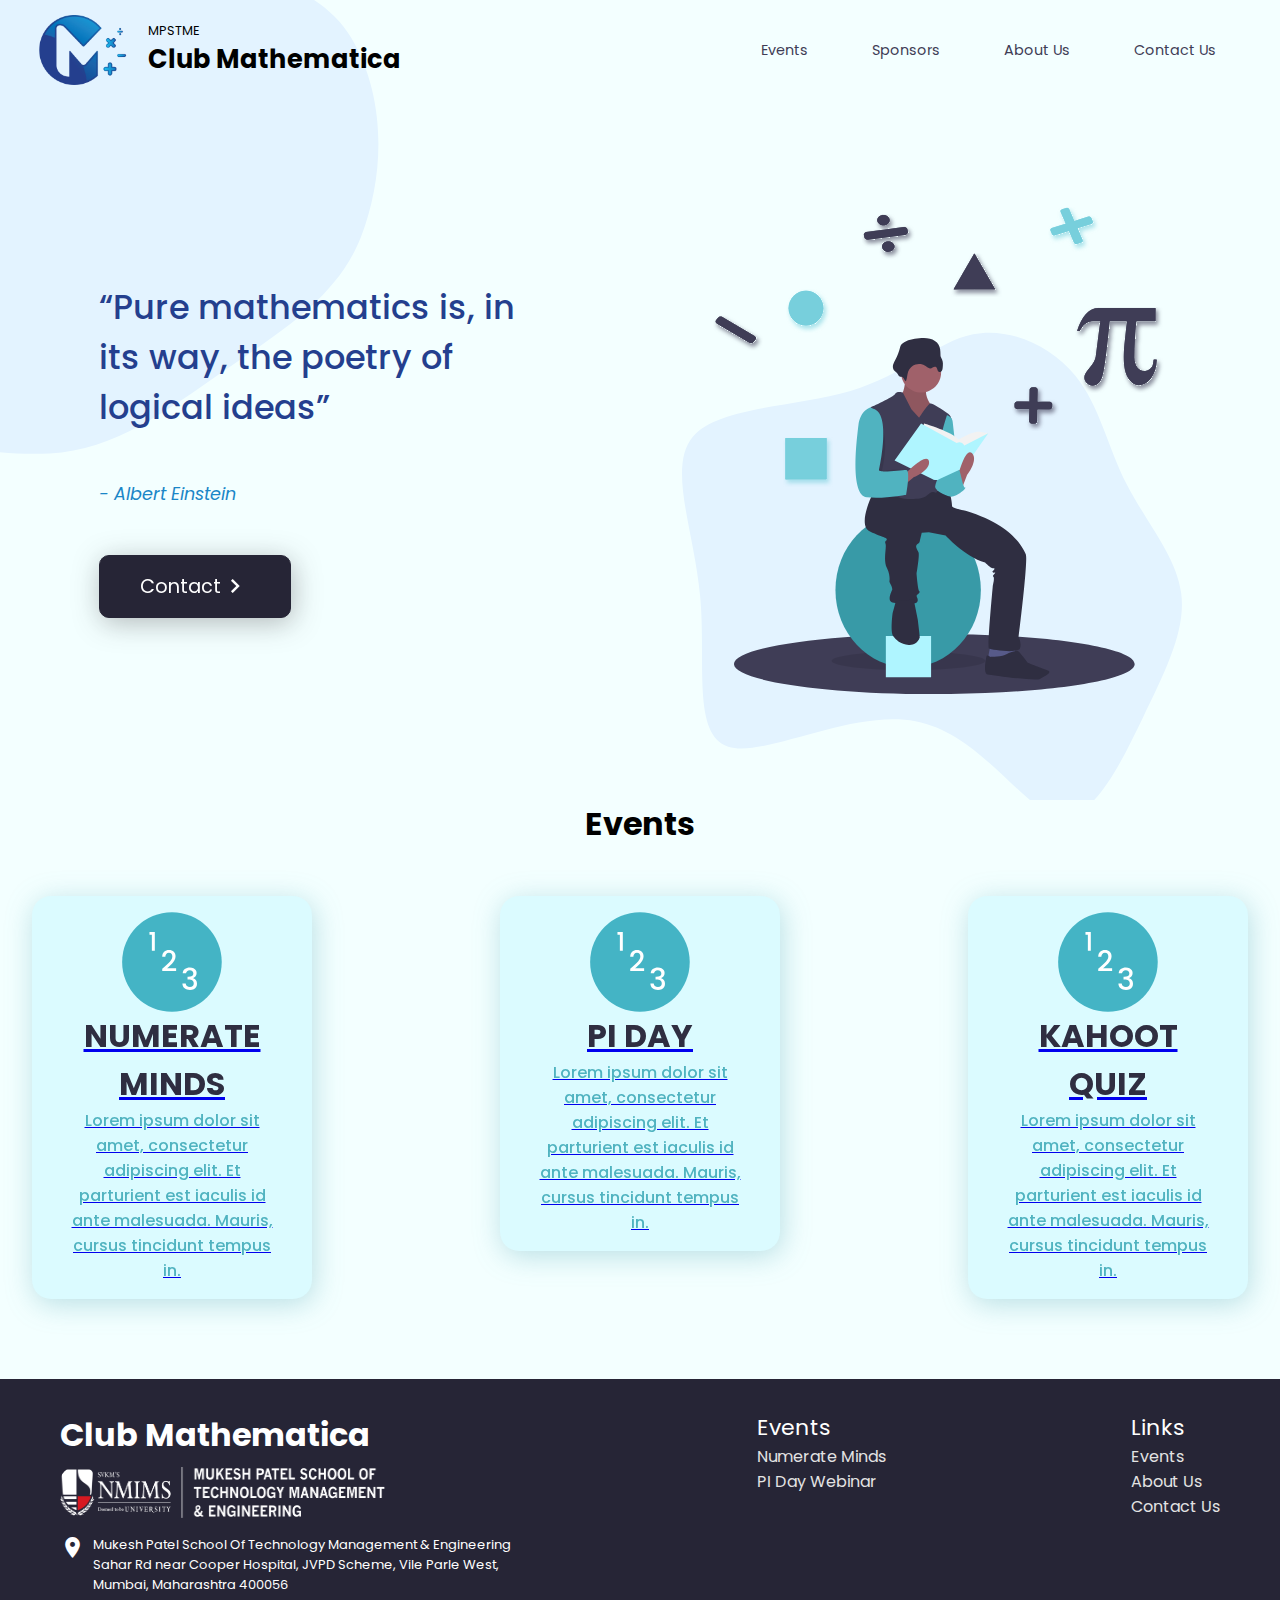
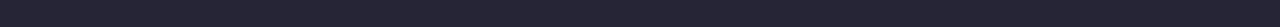
==== index.html @ 75c5a94c "linking1" ====
<!DOCTYPE html>
<html lang="en">

<head>
    <meta charset="UTF-8">
    <meta http-equiv="X-UA-Compatible" content="IE=edge">
    <meta name="viewport" content="width=device-width, initial-scale=1.0">
    <title>Maths Club</title>
    <link rel="stylesheet" href="styles.css">
    <link href="https://fonts.googleapis.com/icon?family=Material+Icons" rel="stylesheet">
</head>

<body>
    <nav class="navbar">
        <a href="index.html">
            <div class="logo-and-name">
                <!-- <img class="nmims-logo" src="assets/MPSTME_Logo_2.png" alt="maths club logo" /> -->
                <img class="logo" src="assets/logo.png" alt="maths club logo" />
                <div class="nav-name">
                    <p class="logo-name-college">MPSTME</p>
                    <h1 class="logo-name">Club Mathematica</h1>
                </div>
            </div>
        </a>
        <span id="toggle" class="material-icons">
            menu
        </span>
        <ul class="nav-links">
            
            <a href="EventPage/events.html">
                <li class="link">Events</li>
            </a>
            <a href="sponsors.html">
                <li class="link">Sponsors</li>
            </a>
            <a href="aboutus.html">
                <li class="link">About Us</li>
            </a>
            <a href="contactus.html">
                <li class="link">Contact Us</li>
            </a>
            
        </ul>
    </nav>
    <main>
        <section class="homepage">
            <embed class="blob" src="assets/blob-homepage.svg">
            <div class="homepage-section-left">
                <h1>“Pure mathematics is, in its way, the poetry of logical ideas”</h1>
                <em>- Albert Einstein</em>
                <button class="cta" onclick="window.location.href='contactus.html';">
                    Contact
                    <!-- <svg width="46" height="46" viewBox="0 0 46 46" fill="none" xmlns="http://www.w3.org/2000/svg">
                        <path d="M20.5302 12.1276C19.9398 12.1311 19.3568 12.2592 18.8194 12.5036C18.2381 12.7598 17.7429 13.1779 17.3928 13.708C17.0428 14.238 16.8527 14.8577 16.8453 15.4928V31.3226C16.8527 31.9577 17.0428 32.5774 17.3928 33.1074C17.7429 33.6375 18.2381 34.0556 18.8194 34.3118C19.4882 34.6277 20.2322 34.7494 20.9668 34.6629C21.7014 34.5765 22.397 34.2855 22.9742 33.823L32.5623 25.9081C32.9383 25.6088 33.2419 25.2285 33.4506 24.7956C33.6593 24.3627 33.7677 23.8883 33.7677 23.4077C33.7677 22.9271 33.6593 22.4527 33.4506 22.0198C33.2419 21.5869 32.9383 21.2066 32.5623 20.9073L22.9742 12.9924C22.2831 12.4319 21.42 12.1265 20.5302 12.1276Z" fill="white"/>
                    </svg>-->

                    <span id="right-arrow" class="material-icons">
                        chevron_right
                    </span>
                </button>
            </div>
            <div class="homepage-section-right">
                <embed src="assets/sitting-boy-reading-book.svg" alt="Boy reading book">
            </div>
        </section>
        <section class="eventpage">
            <!-- <div class="bg-signs bg-signs-events">
                <svg width="1379" height="900" viewBox="0 0 1379 900" fill="none" xmlns="http://www.w3.org/2000/svg">
                    <path d="M51.2982 349.706L10.4603 321.355C8.5811 320.051 6.0037 320.51 4.70473 322.381L2.35233 325.77C1.05337 327.641 1.52391 330.216 3.40309 331.521L44.241 359.872C46.1201 361.176 48.6975 360.717 49.9965 358.846L52.3489 355.457C53.6479 353.586 53.1773 351.011 51.2982 349.706Z" fill="#D8E8EA"/>
                    <path d="M395.401 154.317L401.865 172.037C402.15 172.815 402.123 173.57 401.785 174.302C401.446 175.034 400.895 175.53 400.13 175.791L394.649 177.812C393.898 178.111 393.15 178.089 392.406 177.745C391.663 177.401 391.161 176.846 390.903 176.08L384.381 158.382L366.674 164.88C365.923 165.179 365.175 165.156 364.431 164.813C363.688 164.469 363.186 163.914 362.928 163.148L360.917 157.663C360.619 156.912 360.64 156.17 360.978 155.438C361.316 154.706 361.874 154.197 362.652 153.91L380.338 147.354L373.856 129.674C373.571 128.896 373.597 128.141 373.936 127.408C374.274 126.676 374.832 126.167 375.609 125.88L381.09 123.859C381.829 123.586 382.57 123.622 383.314 123.966C384.058 124.31 384.565 124.851 384.836 125.59L391.34 143.329L409.065 136.791C409.804 136.519 410.545 136.554 411.289 136.898C412.033 137.242 412.54 137.784 412.811 138.523L414.822 144.008C415.107 144.786 415.081 145.541 414.742 146.273C414.404 147.005 413.846 147.514 413.069 147.801L395.401 154.317Z" fill="#D8E8EA"/>
                    <path d="M440.971 429.181L425.544 428.964L425.758 413.778C425.784 411.914 424.27 410.381 422.377 410.355L418.949 410.307C417.056 410.28 415.499 411.769 415.473 413.633L415.259 428.819L399.832 428.602C397.939 428.575 396.383 430.065 396.356 431.928L396.309 435.303C396.283 437.166 397.797 438.699 399.69 438.726L415.117 438.943L414.903 454.129C414.877 455.992 416.391 457.525 418.284 457.552L421.712 457.6C423.605 457.627 425.161 456.137 425.188 454.274L425.401 439.088L440.828 439.305C442.721 439.332 444.278 437.842 444.304 435.979L444.352 432.604C444.378 430.74 442.864 429.208 440.971 429.181Z" fill="#D8E8EA"/>
                    <path d="M162.815 169.821C158.449 170.5 155.461 174.589 156.14 178.955C156.819 183.322 160.908 186.31 165.274 185.631C169.64 184.952 172.629 180.863 171.95 176.496C171.27 172.13 167.181 169.142 162.815 169.821ZM159.126 146.106C163.493 145.427 166.481 141.338 165.802 136.972C165.123 132.605 161.034 129.617 156.667 130.296C152.301 130.975 149.313 135.064 149.992 139.431C150.671 143.797 154.76 146.785 159.126 146.106ZM183.763 148.346L136.334 155.723C134.151 156.063 132.657 158.108 132.996 160.291L133.611 164.243C133.95 166.426 135.996 167.92 138.178 167.581L185.608 160.204C187.79 159.864 189.285 157.819 188.945 155.636L188.331 151.684C187.991 149.501 185.946 148.007 183.763 148.346Z" fill="#D8E8EA"/>
                    <path d="M472.362 629.208L513.2 657.559C515.079 658.863 517.657 658.404 518.956 656.533L521.308 653.144C522.607 651.273 522.137 648.698 520.257 647.393L479.42 619.042C477.54 617.738 474.963 618.197 473.664 620.068L471.312 623.457C470.013 625.328 470.483 627.903 472.362 629.208Z" fill="#D8E8EA"/>
                    <path d="M128.259 824.597L121.796 806.877C121.511 806.099 121.537 805.344 121.876 804.612C122.214 803.88 122.766 803.383 123.531 803.123L129.012 801.102C129.763 800.803 130.51 800.825 131.254 801.169C131.998 801.513 132.499 802.068 132.758 802.833L139.28 820.532L156.987 814.034C157.738 813.735 158.485 813.757 159.229 814.101C159.973 814.445 160.474 815 160.733 815.766L162.744 821.251C163.041 822.002 163.021 822.744 162.683 823.476C162.344 824.208 161.786 824.717 161.009 825.004L143.323 831.56L149.805 849.24C150.09 850.018 150.063 850.773 149.725 851.505C149.387 852.237 148.829 852.747 148.051 853.034L142.57 855.055C141.832 855.328 141.09 855.292 140.347 854.948C139.603 854.604 139.095 854.063 138.824 853.324L132.321 835.585L114.595 842.123C113.857 842.395 113.115 842.36 112.372 842.016C111.628 841.672 111.12 841.13 110.849 840.391L108.838 834.906C108.553 834.128 108.58 833.373 108.918 832.641C109.257 831.909 109.815 831.4 110.592 831.113L128.259 824.597Z" fill="#D8E8EA"/>
                    <path d="M82.6897 549.733L98.1167 549.95L97.9029 565.136C97.8767 567 99.3906 568.532 101.284 568.559L104.712 568.607C106.605 568.634 108.161 567.144 108.188 565.281L108.401 550.095L123.828 550.312C125.721 550.339 127.278 548.849 127.304 546.986L127.352 543.611C127.378 541.748 125.864 540.215 123.971 540.188L108.544 539.971L108.758 524.785C108.784 522.922 107.27 521.389 105.377 521.362L101.949 521.314C100.056 521.287 98.4993 522.777 98.4731 524.64L98.2593 539.826L82.8322 539.609C80.9392 539.582 79.3827 541.072 79.3565 542.935L79.309 546.31C79.2827 548.173 80.7967 549.706 82.6897 549.733Z" fill="#D8E8EA"/>
                    <path d="M360.846 809.093C365.212 808.414 368.2 804.325 367.521 799.958C366.842 795.592 362.753 792.604 358.387 793.283C354.02 793.962 351.032 798.051 351.711 802.418C352.39 806.784 356.479 809.772 360.846 809.093ZM364.534 832.808C360.168 833.487 357.18 837.576 357.859 841.942C358.538 846.309 362.627 849.297 366.993 848.618C371.36 847.939 374.348 843.849 373.669 839.483C372.99 835.117 368.9 832.129 364.534 832.808ZM339.897 830.568L387.327 823.19C389.509 822.851 391.004 820.806 390.665 818.623L390.05 814.671C389.71 812.488 387.665 810.994 385.483 811.333L338.053 818.71C335.87 819.05 334.376 821.095 334.715 823.278L335.33 827.23C335.669 829.413 337.715 830.907 339.897 830.568Z" fill="#D8E8EA"/>
                    <path d="M925.212 314.669L897.518 273.383C896.244 271.483 893.676 270.971 891.785 272.24L888.359 274.538C886.467 275.807 885.967 278.376 887.241 280.276L914.934 321.563C916.209 323.463 918.776 323.974 920.668 322.706L924.094 320.408C925.985 319.139 926.486 316.569 925.212 314.669Z" fill="#D8E8EA"/>
                    <path d="M1316.86 258.159L1316.42 277.016C1316.4 277.844 1316.1 278.537 1315.52 279.096C1314.94 279.654 1314.25 279.915 1313.44 279.878L1307.6 279.763C1306.79 279.767 1306.1 279.474 1305.53 278.883C1304.97 278.291 1304.7 277.592 1304.74 276.785L1305.12 257.926L1286.26 257.523C1285.45 257.527 1284.77 257.234 1284.2 256.643C1283.63 256.051 1283.37 255.352 1283.4 254.545L1283.53 248.704C1283.53 247.896 1283.82 247.213 1284.4 246.654C1284.98 246.096 1285.69 245.825 1286.51 245.841L1305.37 246.183L1305.78 227.357C1305.8 226.528 1306.1 225.835 1306.68 225.277C1307.26 224.718 1307.97 224.447 1308.8 224.464L1314.64 224.579C1315.43 224.595 1316.1 224.898 1316.67 225.49C1317.24 226.081 1317.51 226.77 1317.5 227.557L1317.09 246.446L1335.98 246.819C1336.76 246.835 1337.44 247.138 1338.01 247.73C1338.57 248.321 1338.85 249.01 1338.83 249.797L1338.71 255.638C1338.69 256.466 1338.39 257.16 1337.81 257.718C1337.22 258.276 1336.52 258.547 1335.69 258.531L1316.86 258.159Z" fill="#D8E8EA"/>
                    <path d="M1212.78 465.447L1198.49 459.622L1204.23 445.558C1204.93 443.833 1204.08 441.854 1202.33 441.139L1199.15 439.844C1197.4 439.129 1195.41 439.949 1194.7 441.675L1188.97 455.738L1174.68 449.912C1172.93 449.197 1170.94 450.017 1170.23 451.742L1168.96 454.868C1168.25 456.593 1169.11 458.573 1170.86 459.287L1185.14 465.113L1179.41 479.176C1178.71 480.902 1179.56 482.881 1181.31 483.596L1184.49 484.891C1186.24 485.606 1188.23 484.786 1188.93 483.06L1194.67 468.997L1208.96 474.823C1210.71 475.538 1212.7 474.718 1213.4 472.992L1214.68 469.867C1215.38 468.142 1214.53 466.162 1212.78 465.447Z" fill="#D8E8EA"/>
                    <path d="M1094.63 187.812C1090.31 186.853 1086.04 189.571 1085.08 193.885C1084.12 198.198 1086.84 202.471 1091.16 203.43C1095.47 204.39 1099.74 201.671 1100.7 197.358C1101.66 193.044 1098.94 188.771 1094.63 187.812ZM1099.84 164.384C1104.15 165.344 1108.42 162.625 1109.38 158.312C1110.34 153.998 1107.62 149.725 1103.31 148.766C1099 147.807 1094.72 150.525 1093.77 154.838C1092.81 159.152 1095.52 163.425 1099.84 164.384ZM1121.96 175.451L1075.11 165.031C1072.95 164.552 1070.81 165.912 1070.34 168.068L1069.47 171.972C1068.99 174.128 1070.35 176.266 1072.5 176.745L1119.36 187.165C1121.51 187.644 1123.65 186.285 1124.13 184.129L1125 180.224C1125.48 178.068 1124.12 175.931 1121.96 175.451Z" fill="#D8E8EA"/>
                    <path d="M1302.1 682.41L1334.84 719.821C1336.34 721.543 1338.95 721.723 1340.67 720.223L1343.77 717.506C1345.49 716.006 1345.66 713.393 1344.15 711.672L1311.41 674.26C1309.9 672.539 1307.29 672.359 1305.58 673.859L1302.47 676.576C1300.76 678.076 1300.59 680.688 1302.1 682.41Z" fill="#D8E8EA"/>
                    <path d="M920.871 788.477L918.9 769.718C918.812 768.894 919.021 768.168 919.527 767.54C920.032 766.912 920.688 766.565 921.493 766.498L927.301 765.867C928.102 765.759 928.822 765.962 929.46 766.476C930.098 766.99 930.45 767.65 930.515 768.455L932.548 787.208L951.303 785.2C952.104 785.092 952.823 785.295 953.462 785.809C954.1 786.323 954.452 786.983 954.517 787.789L955.137 793.597C955.243 794.399 955.043 795.113 954.537 795.741C954.032 796.369 953.367 796.728 952.543 796.818L933.795 798.887L935.793 817.612C935.881 818.436 935.672 819.162 935.167 819.79C934.661 820.418 933.996 820.777 933.172 820.866L927.364 821.498C926.582 821.583 925.871 821.368 925.233 820.854C924.595 820.34 924.234 819.692 924.15 818.909L922.145 800.122L903.363 802.164C902.58 802.25 901.87 802.035 901.232 801.521C900.593 801.007 900.232 800.358 900.149 799.576L899.529 793.767C899.441 792.943 899.65 792.217 900.156 791.589C900.662 790.961 901.326 790.602 902.15 790.512L920.871 788.477Z" fill="#D8E8EA"/>
                    <path d="M943.348 510.77L958.262 514.723L954.37 529.404C953.892 531.205 954.989 533.059 956.819 533.544L960.133 534.423C961.963 534.908 963.835 533.841 964.312 532.039L968.204 517.359L983.117 521.312C984.947 521.798 986.819 520.73 987.296 518.929L988.161 515.666C988.639 513.865 987.542 512.011 985.712 511.525L970.799 507.572L974.69 492.892C975.168 491.09 974.071 489.236 972.241 488.751L968.927 487.872C967.097 487.387 965.226 488.454 964.748 490.256L960.856 504.936L945.943 500.983C944.113 500.498 942.241 501.565 941.764 503.366L940.899 506.629C940.421 508.43 941.518 510.284 943.348 510.77Z" fill="#D8E8EA"/>
                    <path d="M1150.27 829.865C1154.67 830.266 1158.56 827.024 1158.96 822.623C1159.36 818.223 1156.12 814.331 1151.72 813.931C1147.32 813.531 1143.43 816.772 1143.03 821.173C1142.63 825.574 1145.87 829.465 1150.27 829.865ZM1148.09 853.766C1143.69 853.366 1139.8 856.608 1139.4 861.008C1139 865.409 1142.24 869.3 1146.64 869.701C1151.04 870.101 1154.94 866.859 1155.34 862.458C1155.74 858.058 1152.49 854.167 1148.09 853.766ZM1124.74 845.616L1172.54 849.966C1174.74 850.166 1176.69 848.545 1176.89 846.345L1177.25 842.362C1177.45 840.162 1175.83 838.216 1173.63 838.016L1125.82 833.665C1123.62 833.465 1121.68 835.087 1121.48 837.286L1121.12 841.27C1120.92 843.47 1122.54 845.416 1124.74 845.616Z" fill="#D8E8EA"/>
                    <path d="M608.475 103.711L559.657 113.107C557.41 113.54 555.239 112.076 554.809 109.84L554.029 105.789C553.599 103.552 555.071 101.388 557.318 100.955L606.136 91.5589C608.382 91.1265 610.553 92.5898 610.984 94.8265L611.763 98.8772C612.194 101.114 610.721 103.278 608.475 103.711Z" fill="#D8E8EA"/>
                    <path d="M844.053 421.652L857.135 408.064C857.711 407.468 857.992 406.767 857.979 405.961C857.966 405.155 857.662 404.478 857.068 403.93L852.874 399.863C852.308 399.286 851.616 399.004 850.796 399.017C849.977 399.031 849.294 399.335 848.748 399.931L835.621 413.475L822.058 400.366C821.493 399.789 820.8 399.507 819.981 399.52C819.161 399.534 818.479 399.838 817.932 400.434L813.873 404.636C813.297 405.202 813.016 405.889 813.029 406.695C813.042 407.501 813.346 408.193 813.941 408.77L827.46 421.923L814.377 435.467C813.801 436.063 813.52 436.764 813.533 437.571C813.546 438.377 813.85 439.069 814.445 439.646L818.639 443.712C819.204 444.261 819.896 444.528 820.716 444.514C821.535 444.501 822.218 444.211 822.765 443.645L835.891 430.057L849.454 443.209C850.019 443.757 850.712 444.025 851.531 444.011C852.35 443.998 853.034 443.708 853.581 443.142L857.639 438.94C858.215 438.344 858.496 437.643 858.483 436.837C858.47 436.03 858.166 435.339 857.571 434.762L844.053 421.652Z" fill="#D8E8EA"/>
                    <path d="M996.971 188.752L982.776 182.706L976.825 196.679C976.095 198.394 974.09 199.183 972.348 198.441L969.194 197.098C967.452 196.356 966.631 194.364 967.362 192.649L973.312 178.676L959.118 172.631C957.376 171.889 956.555 169.897 957.286 168.182L958.608 165.077C959.338 163.363 961.343 162.574 963.085 163.316L977.28 169.361L983.231 155.388C983.961 153.673 985.965 152.884 987.707 153.626L990.862 154.969C992.604 155.711 993.424 157.703 992.694 159.418L986.743 173.391L1000.94 179.436C1002.68 180.178 1003.5 182.17 1002.77 183.885L1001.45 186.99C1000.72 188.704 998.713 189.493 996.971 188.752Z" fill="#D8E8EA"/>
                    <path d="M637.643 313.339C633.925 310.951 632.848 306.002 635.236 302.284C637.624 298.567 642.573 297.489 646.291 299.877C650.008 302.265 651.086 307.214 648.698 310.932C646.31 314.65 641.361 315.727 637.643 313.339ZM624.672 333.532C628.39 335.92 629.467 340.869 627.079 344.586C624.691 348.304 619.742 349.382 616.024 346.994C612.307 344.605 611.229 339.657 613.617 335.939C616.005 332.221 620.954 331.144 624.672 333.532ZM648.107 341.455L607.722 315.512C605.864 314.319 605.325 311.843 606.518 309.985L608.68 306.62C609.874 304.761 612.349 304.222 614.208 305.416L654.593 331.359C656.451 332.552 656.99 335.027 655.797 336.886L653.635 340.251C652.441 342.11 649.966 342.649 648.107 341.455Z" fill="#D8E8EA"/>
                </svg>                
            </div> -->
            <div class="homepage-events">
                <h1>Events</h1>
                <div class="homepage-events-card">
                    <a href="EventPage/events.html?1">
                    <div class="event-card">
                        <embed class="event-img" src="assets/Num.svg" type="">
                        <h1 class="event-name">Numerate Minds</h1>
                        <div class="event-desc">Lorem ipsum dolor sit amet, consectetur adipiscing elit. Et parturient est iaculis id ante malesuada. Mauris, cursus tincidunt tempus in.</div>
                    </div>
                    </a>
                    <a href="EventPage/events.html?2">
                    <div class="event-card">
                        <embed class="event-img" src="assets/Num.svg" type="">
                        <h1 class="event-name">PI Day</h1>
                        <div class="event-desc">Lorem ipsum dolor sit amet, consectetur adipiscing elit. Et parturient est iaculis id ante malesuada. Mauris, cursus tincidunt tempus in.</div>
                    </div>
                    </a>
                    <a href="EventPage/events.html?3">
                    <div class="event-card">
                        <embed class="event-img" src="assets/Num.svg" type="">
                        <h1 class="event-name">Kahoot Quiz</h1>
                        <div class="event-desc">Lorem ipsum dolor sit amet, consectetur adipiscing elit. Et parturient est iaculis id ante malesuada. Mauris, cursus tincidunt tempus in.</div>
                    </div>
                </a>
                </div>
            </div>
        </section>
    </main>
    <footer>
        <div class="footer-college">
                <h1 class="footer-name">Club Mathematica</h1>
                <img class="nmims-logo" src="assets/MPSTME_Logo_2_white2.png" alt="maths club logo" />
                <div class="h-item college">
                    <span id="location" class="material-icons">
                        place
                    </span>
                    <div>
                        Mukesh Patel School Of Technology Management & Engineering <br> Sahar Rd near Cooper Hospital,
                        JVPD Scheme, Vile Parle West,<br> Mumbai, Maharashtra 400056
                    </div>
                </div>
        </div>
        <div class="footer-events">
            <span class="quick-links">Events</span>
            <ul>
                <li>Numerate Minds</li>
                <li>PI Day Webinar</li>
            </ul>
        </div>

        <div class="footer-events">
            <span class="quick-links">Links</span>
            <ul>
                <li><a href="EventPage/events.html">Events</a></li>
                <li><a href="aboutus.html">About Us</a></li>
                <li><a href="contactus.html">Contact Us</a></li>
            </ul>
        </div>
    </footer>
    <script src="index.js"></script>
</body>

</html>
---- styles.css ----
@import url('https://fonts.googleapis.com/css2?family=Poppins:ital,wght@0,400;0,500;1,300&display=swap');
*,*::before,*::after {
    box-sizing: border-box;
    padding: 0;
    margin: 0;
    font-family: 'Poppins', sans-serif;
    outline: none;
    scroll-behavior: smooth;
}
/* Body */
body {
    /* padding: 0 5rem; */
    background-color: #F3FFFF;
    position: relative;
}
nav, main {
  margin: auto;
  max-width: 1300px;
  position: relative;

}

/* NavBar Start */
.navbar {
    position: relative;
    display: flex;
    flex-direction: row;
    justify-content: space-between;
    align-items: center;
    width: 100%;
    padding: 0 2rem;
}

.logo {
    width: 100px;
    height: 100px;
}


.nav-name {
    padding: 0 1rem;
    font-size: 0.8rem;

}
.logo-and-name {
    display: flex;
    align-items: center;
}

.nav-links {
    display: flex;
    flex-direction: row;
    justify-content: space-between;
    align-items: center;
    list-style: none;
    font-size: 0.9rem;
    z-index: 200;
}

.navbar a {
    text-decoration: none;
    color: black !important;
}

.link {
    padding: 0 2rem;
    color: #3F3D56;
}

#toggle {
    font-size: 2rem;
    display: none;
    /* padding-right: 1rem; */
    position: absolute;
    top: 30px;
    right: 10px;
    user-select: none;
    cursor: pointer;
}

@media (max-width: 600px) {
    #toggle {
        display: flex;
    }
    .nav-links {
        display: none;
    }

    .nav-links.active {
        display: flex;
    }
    .navbar {
        flex-direction: column;
        justify-content: space-between;
        align-items: center;
        padding: 0;
    }
    
    .nav-links {
        flex-direction: column;
        position: absolute;
        width: 80%;
        top: 100px;
        list-style: none;
        font-size: 1rem;
        background-color: #DBFBFF;
        border-radius: 1rem;
        filter: drop-shadow(10px 14px 19px rgba(145, 179, 184, 0.31));
    }

    .link {
        padding: 2rem 2rem;
        color: #262536;
    }
}

/* NavBar End */

/* Landing Page Start */
.homepage {
    display: flex;
    flex-direction: row;
    justify-content: space-around;
    align-items: center;
    width: 100%;
    height: 70%;
    padding: 0 2rem;
    /* height: 100vh; */
}

.homepage-section-left {
    display: flex;
    /* height: 300px; */
    flex-direction: column;
    /* align-items: flex-start; */
    /* padding: 8rem 0; */
    justify-content: center;
    /* z-index: 100; */
}

.homepage-section-left h1 {
    color: #243F8E;
    font-size: 2.1rem;
    font-weight: 500;
    width: 450px;
    padding-bottom: 3rem;
}

.homepage-section-left em {
    color: #1A86C7;
    font-size: 1.1rem;
    padding-bottom: 3rem;
}

.cta {
    background-color: #262536;
    display: flex;
    cursor: pointer;
    /* flex-direction: row; */
    align-items: center;
    justify-content: center;
    filter: drop-shadow(2px 5px 14px rgba(34, 33, 37, 0.31));
    border-radius: 10px;
    border: 1px solid #262536;
    /* outline: none; */
    color: white;
    max-width: 12rem;
    font-size: 1.2rem;
    padding: 1rem 1.5rem;
}

#right-arrow {
    font-size: 1.75rem;
}

.blob {
    position: absolute;
    z-index: -1;
    top: -220px;
    left: -150px;
}

.homepage-section-right {
    /* position: absolute; */
    /* right: 100px; */
    /* right: 1rem; */
    width: 500px;
    height: 700px;
}

.homepage-section-right embed {
    width: 100%;
    height: 100%;
}

/* 
@media screen and (max-width: 750px) {
    .homepage-section-right embed {
        width: 80%;
        height: 80%;
    }
} */

@media screen and (max-width: 750px) {
    .homepage {
        height: 80vh;
    }

    .homepage-section-left {
        padding-left: 2rem;
        font-size: 0.8rem;
        /* background-color: red; */
        /* justify-content: flex-start; */
    }

    .homepage-section-left h1, .homepage-section-left em {
        font-size: 1.5rem;
        width: 70vw;
    }
    .homepage-section-right embed {
        display: none;
    }
}
/* Landing Page End */

/* Events Page Start */

.eventpage {
  position: relative;
  /* height: 100vh; */
}
.homepage-events {
  position: relative;
  /* display: flex;
  flex-direction: column;
  justify-content: center;
  align-items: center; */
}

.homepage-events h1 {
  /* display: block; */
  /* width: 100%; */
  display: flex;
  align-items: center;
  justify-content: center;
  text-align: center;
  font-size: 2rem;
}

.homepage-events-card {
  display: flex;
  flex-wrap: wrap;
  justify-content: space-between;
  padding: 2rem;
  /* align-items: flex-start; */
}

.event-card {
  width: 280px;
  height: auto;
  display: flex;
  flex-direction: column;
  justify-content: space-around;
  align-items: center;
  text-align: center;
  background-color: #DBFBFF;
  border-radius: 1.2rem;
  padding: 1rem 2rem;
  margin: 16px auto;
  /* filter: drop-shadow(3px 4px 19px rgba(56, 153, 167, 0.31)); */
  filter: drop-shadow(2px 5px 14px rgba(56, 153, 167, 0.31));
  cursor: pointer;
}

.event-img {
  width: 100px;
  height: 100px;
}

.event-name {
  color: #2F2E41;
  /* font-weight: 600; */
  /* line-height: 55px; */
  text-transform: uppercase;
}

.event-desc {
  font-weight: 500;
  /* line-height: 33px; */
  color: #50B3C0;
}

/* Events Page End */


/* Contact Form Start */

.container{
  background-color: #E3F3FF;
  border-radius: 15px;
  margin-top: 15px;
  /* margin: 10px 30px 10px 30px; */
  padding: 2rem;
  display: flex;
  flex-direction: column;
  justify-content: space-between;
  width: 100%;
  /* width: 1000px; */
  /* width: 65%; */
}
.flex-container{
  display: flex;
  justify-content: space-between;
  /* flex-wrap: nowrap; */
}

/* .flex-container img {
  width: 70%;
  height: 70%;
} */
.flex-item{
  display: flex;
  flex-direction: column;
  width: 100%;
  /* margin: 10px; */
  /* padding: 0px; */
  align-items: center;
  text-align: center;
  /* box-sizing: border-box; */
}


/* img{
  max-width: 100%;
} */

.map-contact {
  display: flex;
  justify-content: space-between;
  align-items: center;
  flex-wrap: wrap;
} 

.map-mail-phone {
  padding: 3rem 0;
  display: flex;
  /* flex-direction: column; */
  justify-content: space-around;
  align-items: center;
  flex-wrap: wrap;

}

.map-mail-phone div span {
  display: flex;
  justify-content: space-between;
  align-items: center;
  padding: 0.25rem 0.75rem 0.25rem 0.5rem;
  margin: 0.75rem 0;
  background-color: #262536;
  /* word-wrap: break-word; */
  word-break: break-all;
  /* min-width: 200px; */
  color: white;
  border-radius: 10px;
}

.google-map {
  width: 25rem;
  height: 15rem;
}
.text-center{
  display: block;
  text-align: center;
  color: black;

}
.header-f{
  display: flex;
  justify-content:space-between;
  flex-wrap: wrap;
  padding: 1rem 2rem;
}

header{
  font-size: 1.9rem;
  /* font-size: x-large; */
  /* padding: 20px 0px 0px 0px; */
  font-weight:bold;
}


/* .h-item:last-child{
  text-align: right;
} */
input[type=text],input[type=email]{
  padding: 10px 15px;
  border-radius: 5px;
  border: 2px solid #3bb9ca;
  width: 75%;
}

input[type=text]:focus{
  /* padding: 10px 15px;
  border-radius: 5px; */
  border: 2px solid #389AA7;
  /* width: 75%; */
}

textarea{
  resize: none;
  padding: 10px 15px;
  margin: 5px;
  width: 75%;
  height: 100px;
  border:2px solid #3bb9ca;
  border-radius: 5px;
}

.button{
  padding: 10px 30px;
  border: none;
  border-radius: 5px;
  font-size: large;
  color: aliceblue;
  background-color: #262536;
  transition: 0.4s;
}

.button:hover{
  box-shadow: -7px 4px 24px 1px rgba(0,0,0,0.38);
-webkit-box-shadow: -7px 4px 24px 1px rgba(0,0,0,0.38);
-moz-box-shadow: -7px 4px 24px 1px rgba(0,0,0,0.38);
  cursor:pointer;
}

#copyCode {
  border-radius: 5px;
  /* width: 43px; */
  height: 50px;
  /* display: block;
  text-align: center; */
  display: flex;
  justify-content: center;
  /* margin: auto; */
  /* font-size: 40px; */
  margin-left: 10px;
  padding-left: 13px;
  cursor: pointer;
}

#copyCode:hover {
  background-color: #ECEBFF;
  color: #262536;
}

@keyframes copied {
  from {
    opacity: 0;
    transform: translateY(50px);
  } to {
    opacity: 1;
    transform: translateY(0);

  }
}
.copied span {
  background-color: #243F8E;
  padding: 0.8rem 1.5rem;
  border-radius: 6px;
  filter: drop-shadow(2px 5px 14px rgba(34, 33, 37, 0.31));
}

@media screen and (max-width: 750px) {
    .flex-container img {
      display: none;
    }

    .map-mail-phone {
      flex-direction: column;
    }
}
/* Contact Form End */

/* About Us Start */
.bg-signs {
  position: fixed;
  /* width: 100vw; */
  /* height: 100vh; */
  z-index: -1;
  top: 0;
  /* inset: 0; */
  margin: auto;
}

.bg-signs-events {
  position: absolute;
  height: 100vh;
}

.maths-club-info {
  display: flex;
  align-items: center;
  justify-content: space-around;
  flex-wrap: wrap;
  /* height: 500px; */
  margin: 3rem 0;
}

.club-info {
  width: 70%;
}

.club-img-logo {
  width: 300px;
  height: 300px;
  border-radius: 10px;
  margin:50px 0px 0px 0px;
}

.header-mentors {
  display: flex;
  justify-content: center;
  font-size: 2rem;
  padding: 1rem 0;
}

.mentors {
  display: flex;
  justify-content: space-around;
  align-items: center;
  flex-wrap: wrap;
}

.mentor {
  width: 33.75rem;
  display: flex;
  align-items: center;
  justify-content: space-between;
  background-color: #fff;
  border-radius: 10px;
  margin: 1rem 0;
  box-shadow: 8.5px 8.5px 17px #D9EAED;
}

.mentor img {
  width: 40%;
  height: 175px;
  border-radius: 10px;
  object-fit: cover;
}

.mentor-name-quote {
  padding-left: 20px;
}

.mentor-name-quote h2 {
  /* padding: 1rem 0; */
  padding-bottom: 10px;
  color: #3899A7;
}

.mentor-name-quote span {
  color: #50B3C0;
  font-style: italic;
}

.super-core {
  display: flex;
  justify-content: space-around;
  align-items: center;
  flex-wrap: wrap;
}

.super-core-profile {
  display: flex;
  flex-direction: column;
  align-items: center;
  justify-content: center;
  padding: 0 2rem;
}
.super-core-profile img{
  width: 200px;
  height: 200px;
  object-fit: cover;
  border-radius: 100%;
}

.super-core-profile h2 {
  padding-top: 10px;
}



@media screen and (max-width: 780px) {
  .map-mail-phone {
    flex-direction: column;
  }
  .mentor{
    margin: 0px 20px 20px 20px;
  }
  .club-img-logo{
    margin:50px 0px 0px 0px;
  }
}
@media screen and (max-width: 750px) {
  .map-contact {
    justify-content: center;
    align-items: center;
  }
}
/* About Us End */

/* Footer Start */
footer {
  display: flex;
  justify-content: space-between;
  /* padding: 2rem 5rem; */
  padding: 16px 60px;
  margin-top: 2rem;
  flex-wrap: wrap;
  background-color: #262536;
  color: white;
}
.nmims-logo {
  width: 350px;
  height: 60px;
  /* background-color: white; */
  box-sizing: content-box;
  /* padding: 1rem; */
  border-radius: 15px;
}
.footer-college {
  /* width: 200px;  */
  display: flex;
  flex-direction: column;
  justify-content: space-around;
  gap: 0.5rem;
  padding: 1rem 0;
  /* align-items: center; */
}

.footer-events {
  padding-top: 1rem;
}

.footer-events ul li {
  color: #E3E3E3;
  list-style: none;
}

.quick-links {
  font-size: 22px;
}

.footer-events ul li a {
  color: #E3E3E3;
  text-decoration: none;
}

.h-item{
  display: flex;

  color: white;
  /* padding: 10px; */
  /* width: 500px; */
  /* margin: 10px; */
  /* width: 100%; */
}

.h-item.college {
  /* text-decoration: underline; */
  /* text-decoration-color: #white; */
  /* padding: 0 1rem; */
  font-size: 13px;
}

/* Footer End */

#location {
  /* color: black; */
  font-size: 25px;
  padding-right: 0.5rem;
  /* text-align: left; */
}

/*Sponsors Page*/

.sponsorblock{
  background-color: #E3F3FF;
  border-radius: 15px;
  margin: 15px 0px;
  padding: 20px;
  display: flex;
  flex-direction: row;
  justify-content: space-between;
  width: 100%;
  flex-wrap: wrap;
  justify-content: space-evenly;

}

.sponsorblock img{
  height: 150px;
  width: 150px;
  margin: 20px 20px;
  filter:grayscale(100%);
  -webkit-filter: grayscale(100%);
}

.sponsorblock img:hover{
  filter:grayscale(0%);
  -webkit-filter: grayscale(0%);
  transition: 0.5s;
}
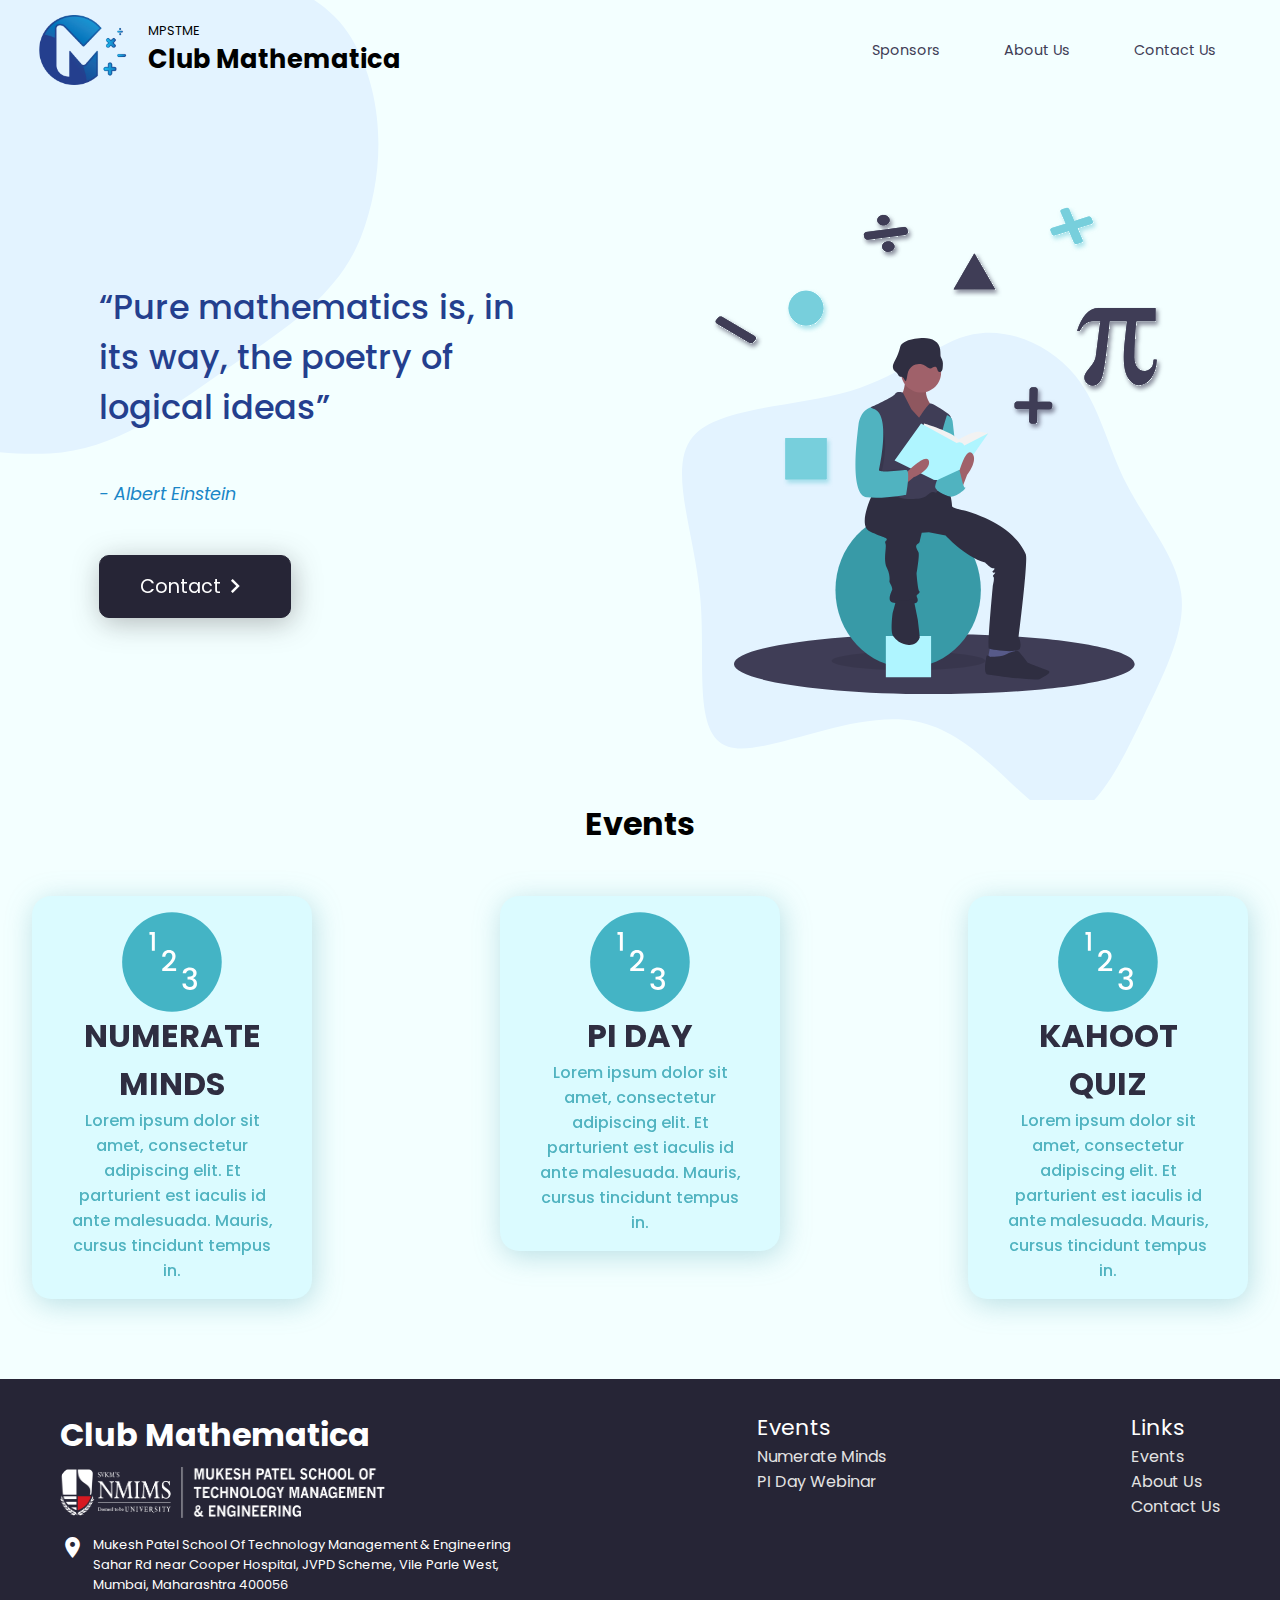
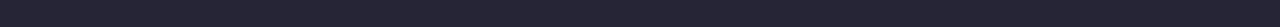
==== commit a49047b7: "final updates with everthing working fine" ====
--- a/index.html
+++ b/index.html
@@ -27,9 +27,9 @@
         </span>
         <ul class="nav-links">
             
-            <a href="EventPage/events.html">
+            <!-- <a href="EventPage/events.html">
                 <li class="link">Events</li>
-            </a>
+            </a> -->
             <a href="sponsors.html">
                 <li class="link">Sponsors</li>
             </a>
@@ -91,21 +91,21 @@
             <div class="homepage-events">
                 <h1>Events</h1>
                 <div class="homepage-events-card">
-                    <a href="EventPage/events.html?1">
+                    <a href="EventPage/events.php?1">
                     <div class="event-card">
                         <embed class="event-img" src="assets/Num.svg" type="">
                         <h1 class="event-name">Numerate Minds</h1>
                         <div class="event-desc">Lorem ipsum dolor sit amet, consectetur adipiscing elit. Et parturient est iaculis id ante malesuada. Mauris, cursus tincidunt tempus in.</div>
                     </div>
                     </a>
-                    <a href="EventPage/events.html?2">
+                    <a href="EventPage/events.php?2">
                     <div class="event-card">
                         <embed class="event-img" src="assets/Num.svg" type="">
                         <h1 class="event-name">PI Day</h1>
                         <div class="event-desc">Lorem ipsum dolor sit amet, consectetur adipiscing elit. Et parturient est iaculis id ante malesuada. Mauris, cursus tincidunt tempus in.</div>
                     </div>
                     </a>
-                    <a href="EventPage/events.html?3">
+                    <a href="EventPage/events.php?3">
                     <div class="event-card">
                         <embed class="event-img" src="assets/Num.svg" type="">
                         <h1 class="event-name">Kahoot Quiz</h1>
--- a/styles.css
+++ b/styles.css
@@ -589,7 +589,9 @@
 .super-core-profile h2 {
   padding-top: 10px;
 }
-
+a:link{
+  text-decoration: none;
+}
 
 
 @media screen and (max-width: 780px) {
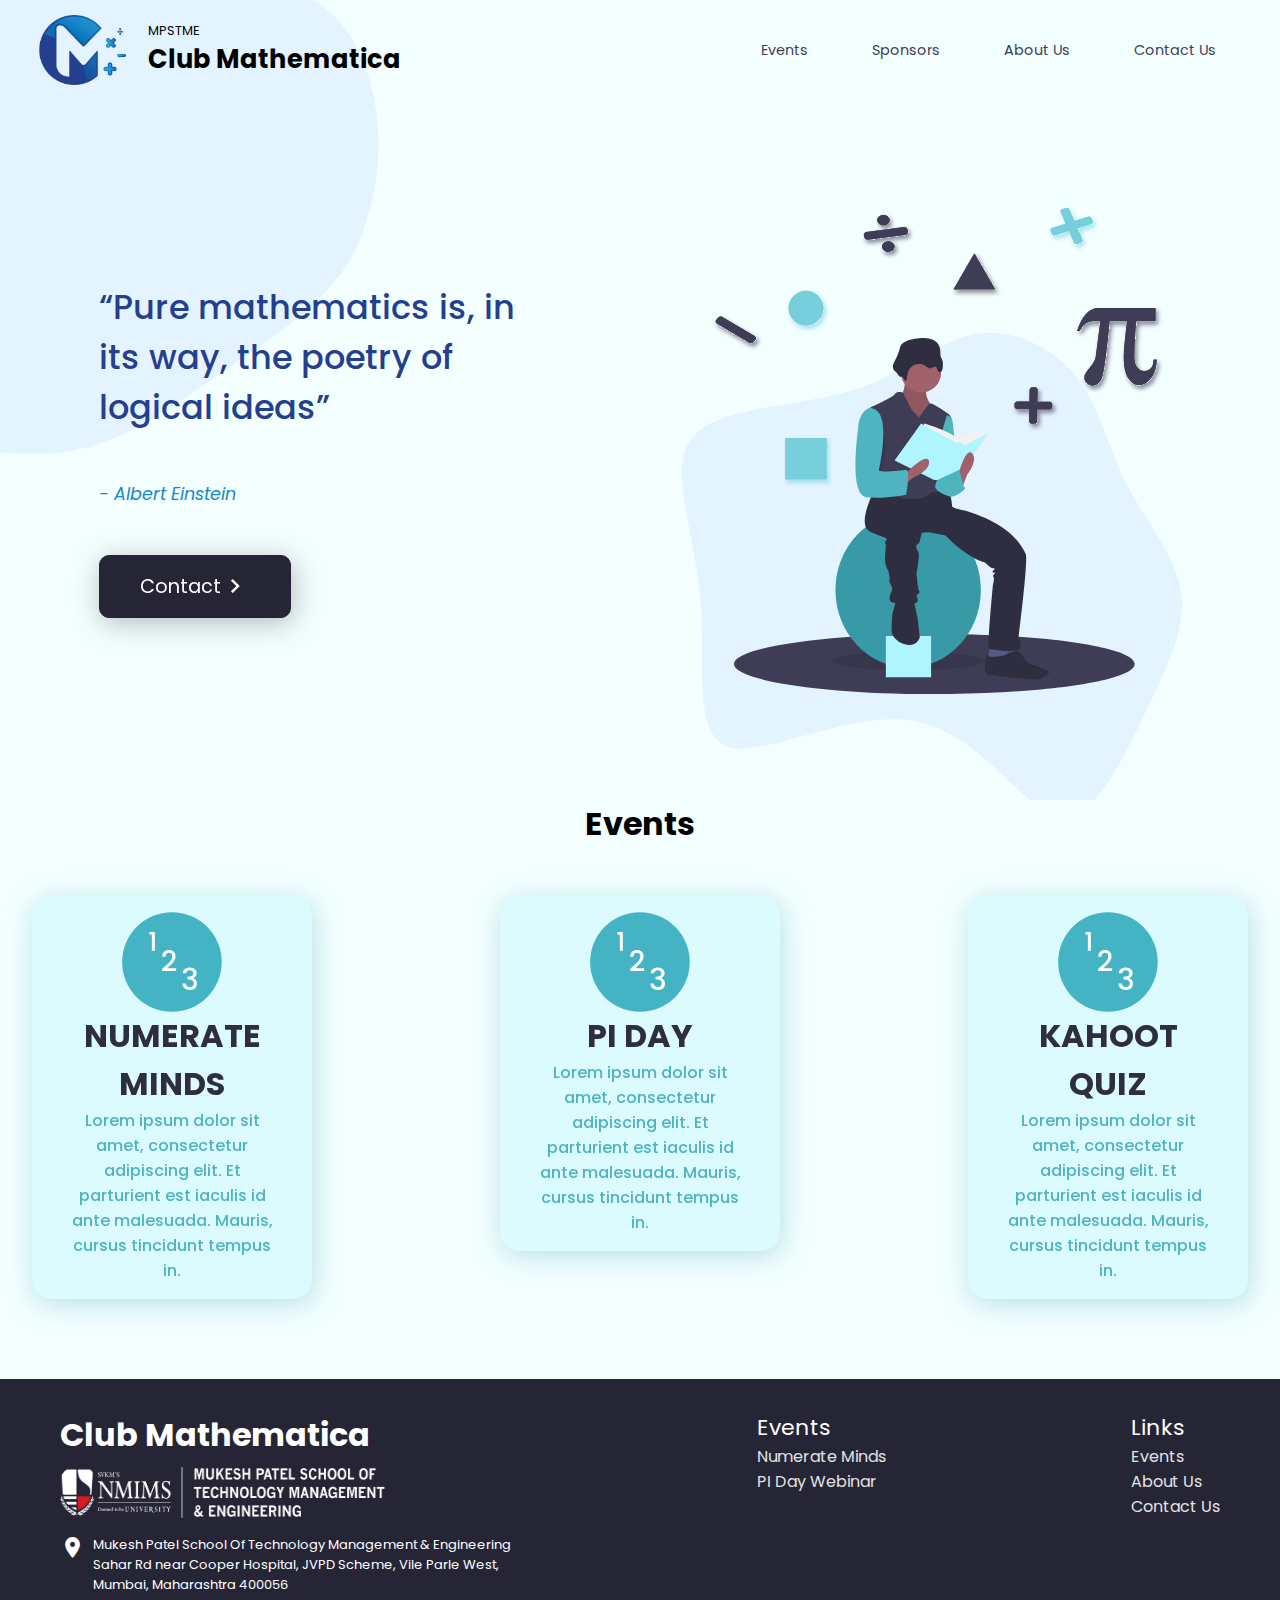
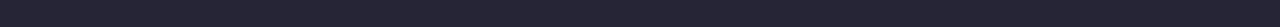
==== commit 083b990b: "Deadlinks Solved" ====
--- a/index.html
+++ b/index.html
@@ -6,7 +6,7 @@
     <meta http-equiv="X-UA-Compatible" content="IE=edge">
     <meta name="viewport" content="width=device-width, initial-scale=1.0">
     <title>Maths Club</title>
-    <link rel="stylesheet" href="styles.css">
+    <link rel="stylesheet" href="styles.css?v=65">
     <link href="https://fonts.googleapis.com/icon?family=Material+Icons" rel="stylesheet">
 </head>
 
@@ -27,9 +27,9 @@
         </span>
         <ul class="nav-links">
             
-            <!-- <a href="EventPage/events.html">
+            <a href="EventPage/events.php">
                 <li class="link">Events</li>
-            </a> -->
+            </a>
             <a href="sponsors.html">
                 <li class="link">Sponsors</li>
             </a>
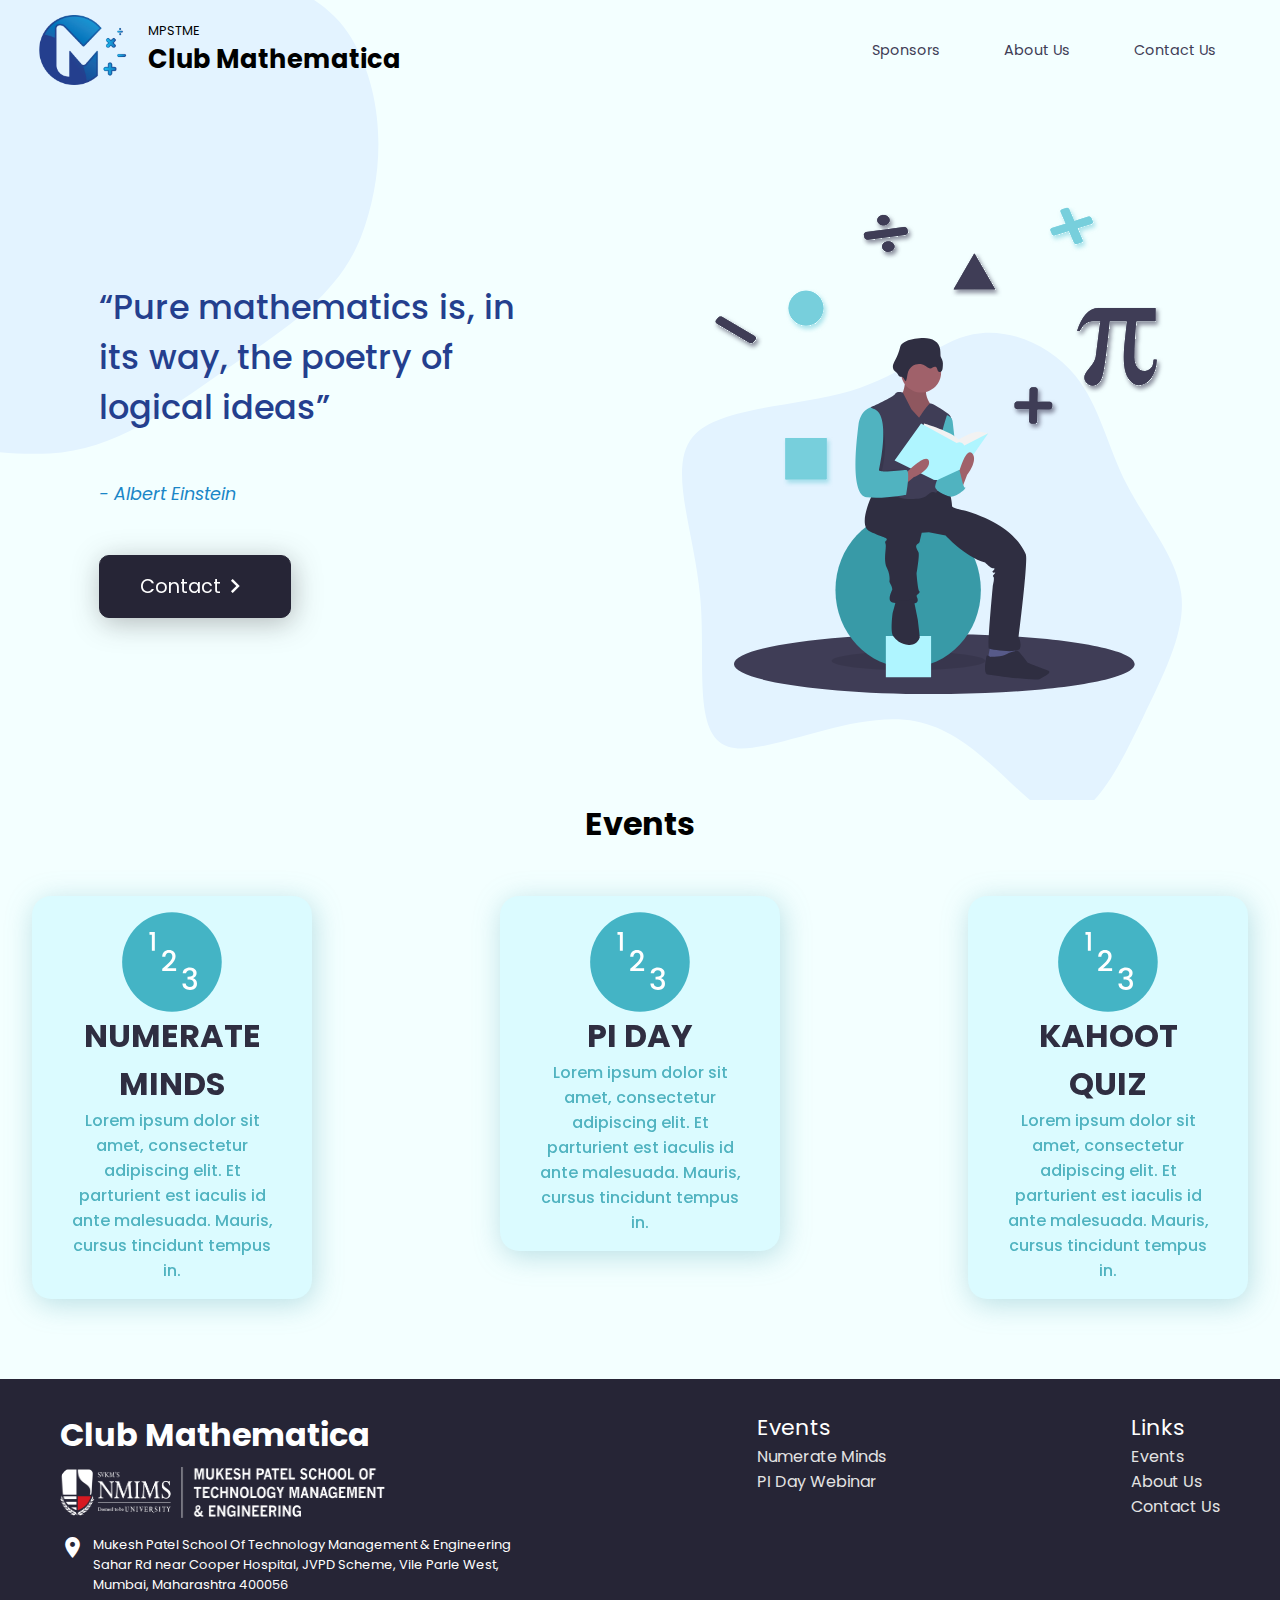
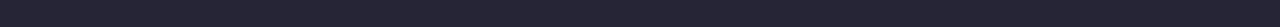
==== commit de7e9cbc: "Merge branch 'main' into jagrit" ====
--- a/index.html
+++ b/index.html
@@ -27,9 +27,7 @@
         </span>
         <ul class="nav-links">
             
-            <a href="EventPage/events.php">
-                <li class="link">Events</li>
-            </a>
+
             <a href="sponsors.html">
                 <li class="link">Sponsors</li>
             </a>
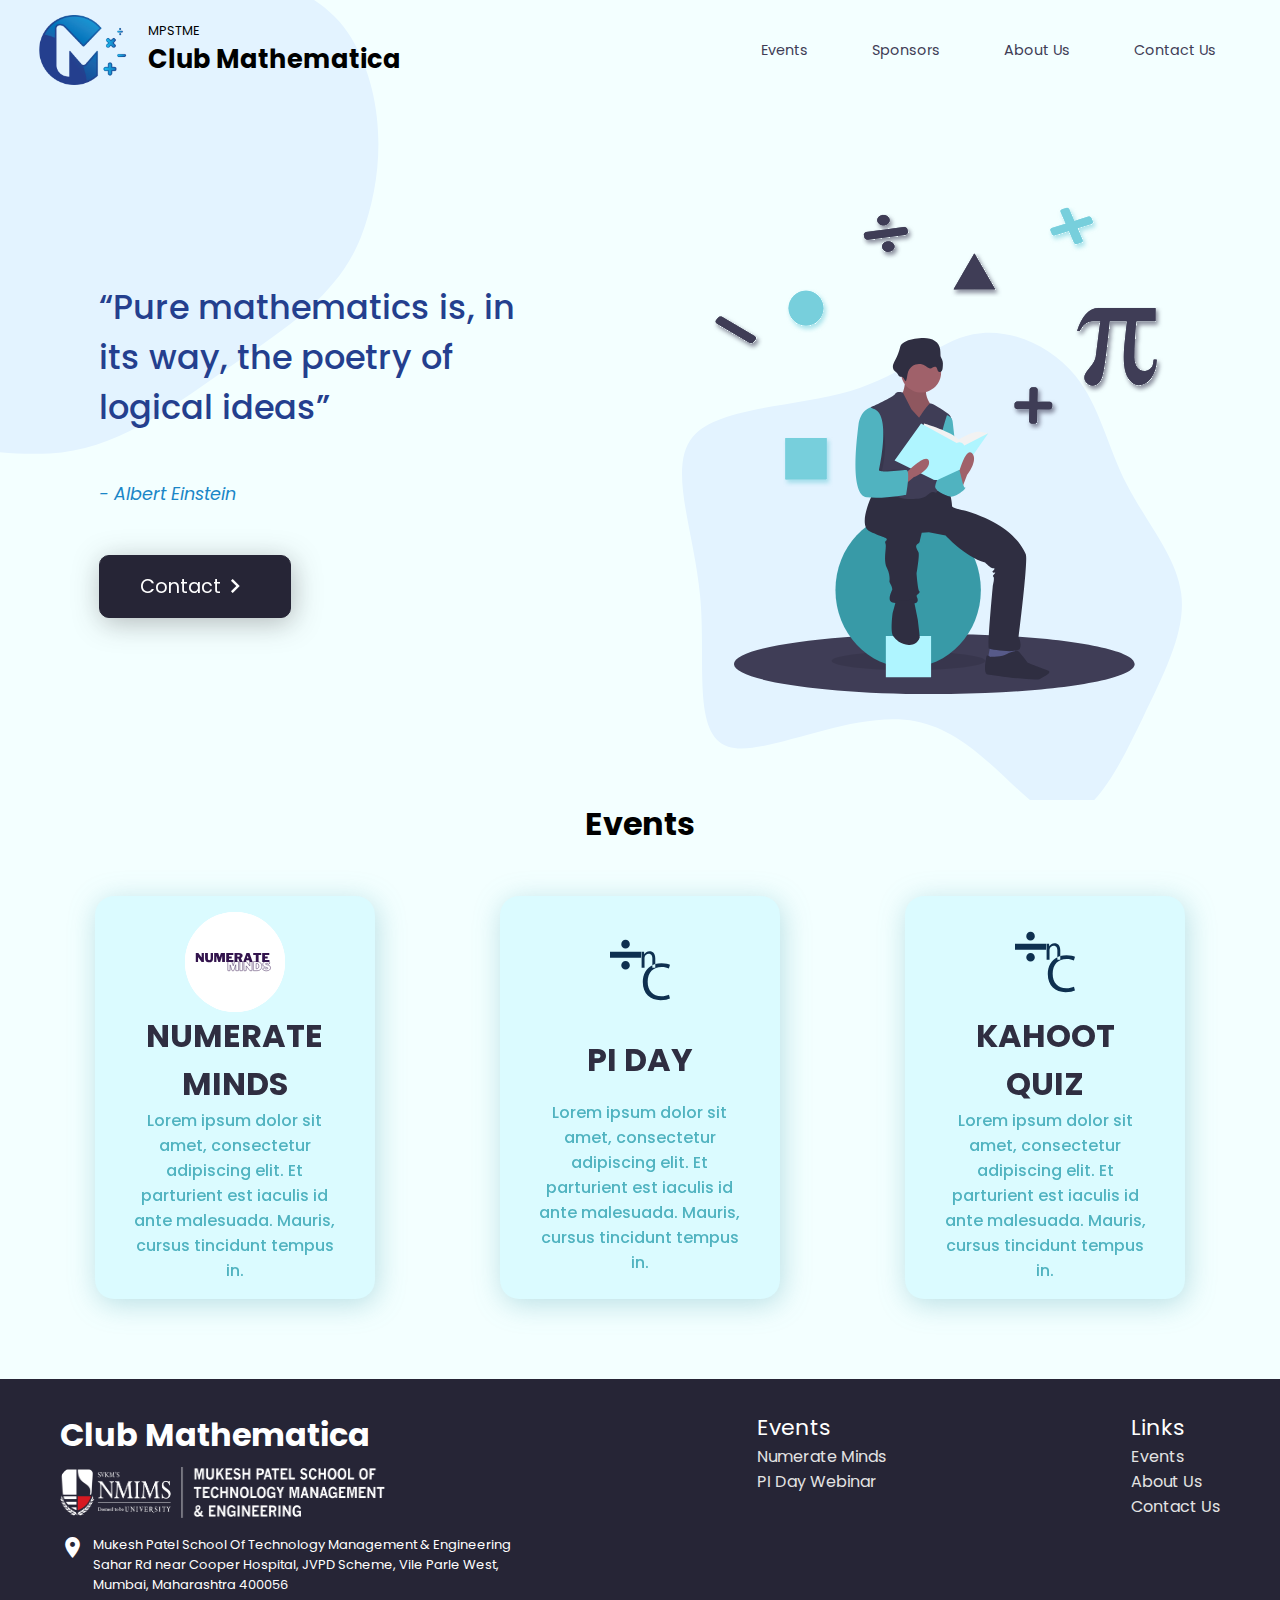
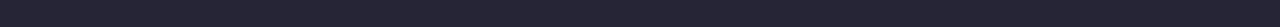
==== commit 1f0ff562: "Updated images" ====
--- a/index.html
+++ b/index.html
@@ -6,7 +6,7 @@
     <meta http-equiv="X-UA-Compatible" content="IE=edge">
     <meta name="viewport" content="width=device-width, initial-scale=1.0">
     <title>Maths Club</title>
-    <link rel="stylesheet" href="styles.css?v=65">
+    <link rel="stylesheet" href="styles.css">
     <link href="https://fonts.googleapis.com/icon?family=Material+Icons" rel="stylesheet">
 </head>
 
@@ -27,7 +27,9 @@
         </span>
         <ul class="nav-links">
             
-
+            <a href="EventPage/events.html">
+                <li class="link">Events</li>
+            </a>
             <a href="sponsors.html">
                 <li class="link">Sponsors</li>
             </a>
@@ -89,27 +91,21 @@
             <div class="homepage-events">
                 <h1>Events</h1>
                 <div class="homepage-events-card">
-                    <a href="EventPage/events.php?1">
                     <div class="event-card">
-                        <embed class="event-img" src="assets/Num.svg" type="">
+                        <embed class="event-img img-round-border" src="assets/NumeMind_Logo (1).svg" type="">
                         <h1 class="event-name">Numerate Minds</h1>
                         <div class="event-desc">Lorem ipsum dolor sit amet, consectetur adipiscing elit. Et parturient est iaculis id ante malesuada. Mauris, cursus tincidunt tempus in.</div>
                     </div>
-                    </a>
-                    <a href="EventPage/events.php?2">
                     <div class="event-card">
-                        <embed class="event-img" src="assets/Num.svg" type="">
+                        <embed class="event-img" src="assets/Divide and Conquer logo (1).svg" type="">
                         <h1 class="event-name">PI Day</h1>
                         <div class="event-desc">Lorem ipsum dolor sit amet, consectetur adipiscing elit. Et parturient est iaculis id ante malesuada. Mauris, cursus tincidunt tempus in.</div>
                     </div>
-                    </a>
-                    <a href="EventPage/events.php?3">
                     <div class="event-card">
-                        <embed class="event-img" src="assets/Num.svg" type="">
+                        <embed class="event-img" src="assets/Divide and Conquer logo (1).svg" type="">
                         <h1 class="event-name">Kahoot Quiz</h1>
                         <div class="event-desc">Lorem ipsum dolor sit amet, consectetur adipiscing elit. Et parturient est iaculis id ante malesuada. Mauris, cursus tincidunt tempus in.</div>
                     </div>
-                </a>
                 </div>
             </div>
         </section>
--- a/styles.css
+++ b/styles.css
@@ -714,4 +714,63 @@
   filter:grayscale(0%);
   -webkit-filter: grayscale(0%);
   transition: 0.5s;
+}
+.sponsor{
+  width: 33.75rem;
+  display: flex;
+  align-items: center;
+  justify-content: space-between;
+  background-color: #fff;
+  border-radius: 10px;
+  margin: 1rem 0;
+  box-shadow: 8.5px 8.5px 17px #D9EAED;
+}
+.sponsors{
+  display: flex;
+  justify-content: space-around;
+  align-items: center;
+  flex-wrap: wrap;
+}
+.sponsor-name-quote {
+  padding-left: 20px;
+}
+
+.sponsor-name-quote h2 {
+  /* padding: 1rem 0; */
+  padding-bottom: 10px;
+  color: #3899A7;
+}
+
+.sponsor img {
+  width: 40%;
+  height: 225px;
+  border-radius: 10px;
+  object-fit: cover;
+}
+.sponsor-name-quote span {
+  color: #50B3C0;
+  font-style: italic;
+}
+
+@media screen and (max-width: 780px) {
+  
+  .sponsor{
+    flex-direction: column;
+    text-align: center;
+    margin: 0px 30px 40px 20px;
+  }
+  .sponsor img {
+    width: 100%;
+    margin: 0px 0px 20px 0px;
+    object-fit:cover;
+  }
+
+  .sponsor-name-quote{
+    padding: 0px 20px 30px 20px;
+  }
+  
+}
+
+.img-round-border{
+  border-radius: 50px;
 }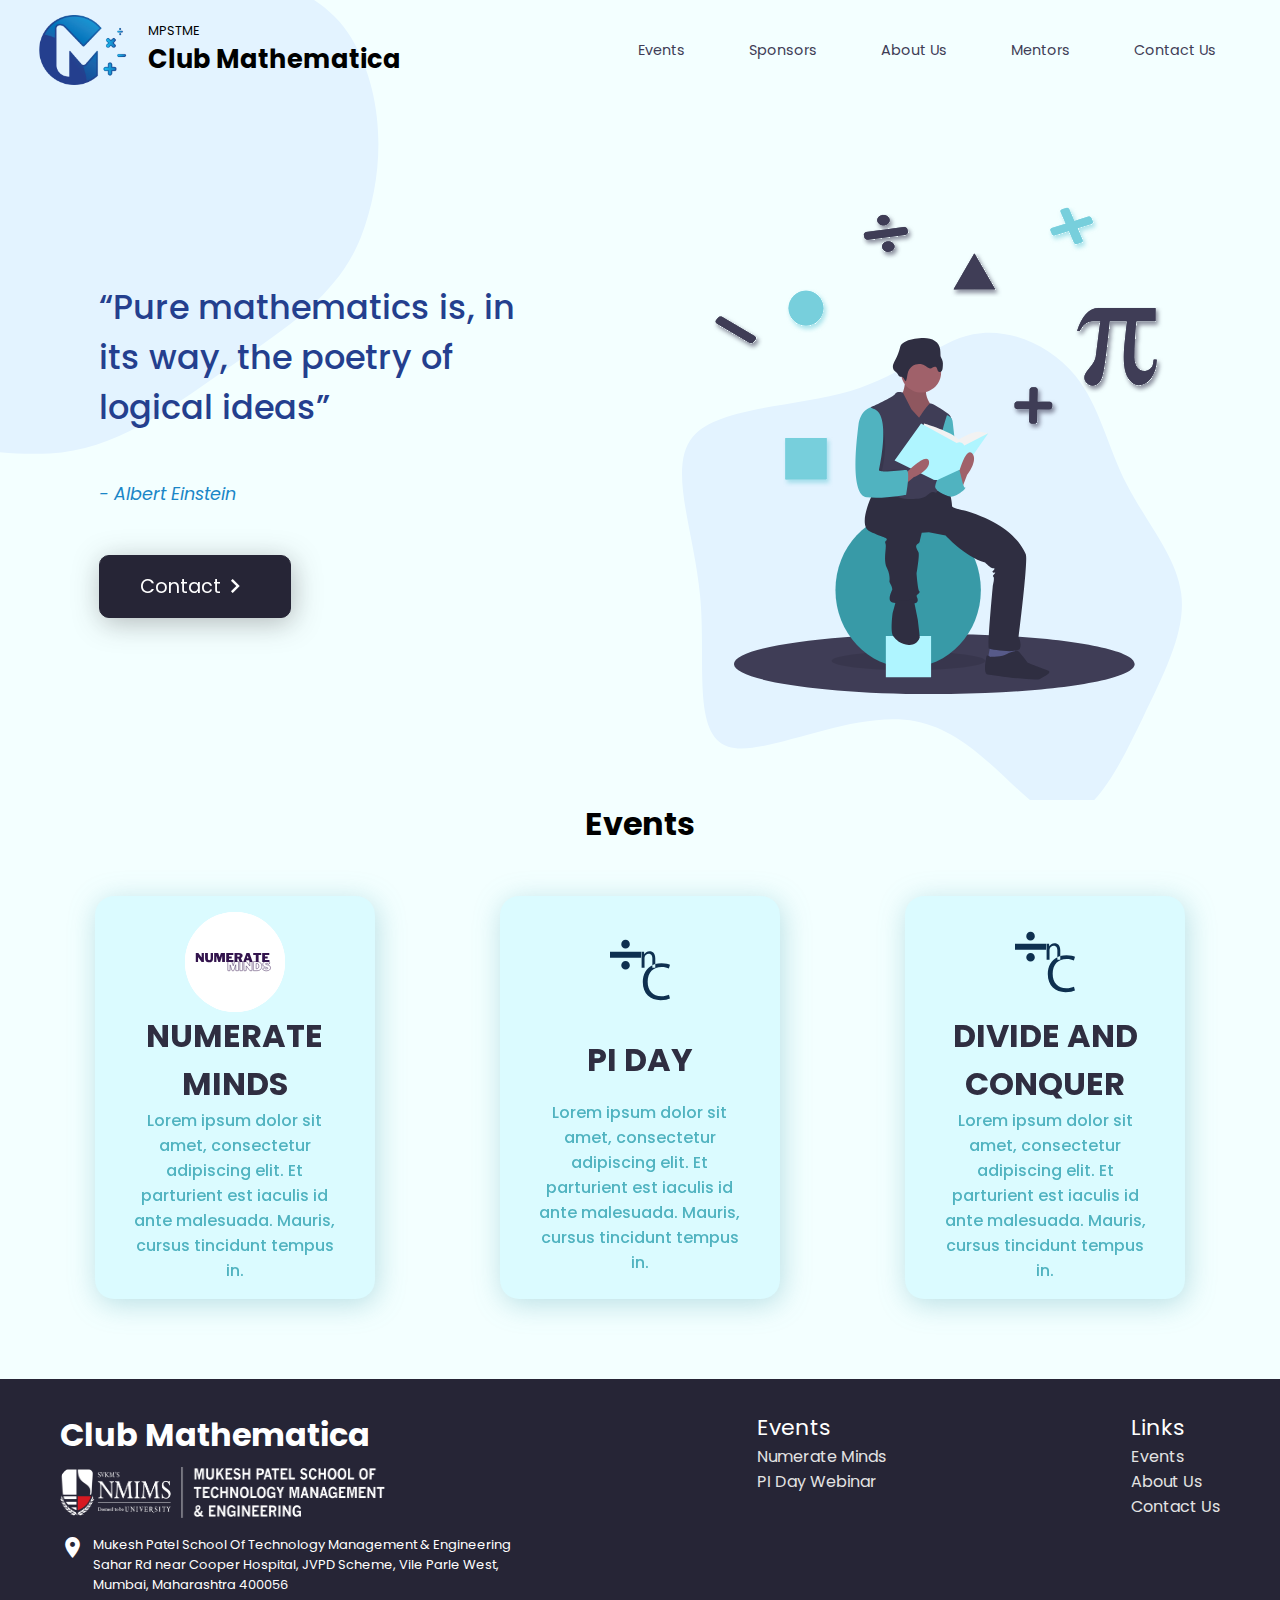
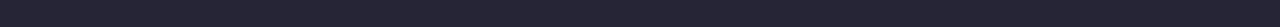
==== commit 2aaf96fb: "Content update" ====
--- a/index.html
+++ b/index.html
@@ -35,6 +35,9 @@
             </a>
             <a href="aboutus.html">
                 <li class="link">About Us</li>
+            </a>
+            <a href="aboutus.html#ourmentors">
+                <li class="link">Mentors</li>
             </a>
             <a href="contactus.html">
                 <li class="link">Contact Us</li>
@@ -103,7 +106,7 @@
                     </div>
                     <div class="event-card">
                         <embed class="event-img" src="assets/Divide and Conquer logo (1).svg" type="">
-                        <h1 class="event-name">Kahoot Quiz</h1>
+                        <h1 class="event-name">Divide and Conquer</h1>
                         <div class="event-desc">Lorem ipsum dolor sit amet, consectetur adipiscing elit. Et parturient est iaculis id ante malesuada. Mauris, cursus tincidunt tempus in.</div>
                     </div>
                 </div>
--- a/styles.css
+++ b/styles.css
@@ -516,6 +516,7 @@
   height: 300px;
   border-radius: 10px;
   margin:50px 0px 0px 0px;
+  object-fit: contain;
 }
 
 .header-mentors {
@@ -599,10 +600,13 @@
     flex-direction: column;
   }
   .mentor{
-    margin: 0px 20px 20px 20px;
+    margin: 0px 15px 20px 20px;
   }
   .club-img-logo{
     margin:50px 0px 0px 0px;
+  }
+  .club-info{
+    text-align: center;
   }
 }
 @media screen and (max-width: 750px) {
@@ -718,7 +722,6 @@
 .sponsor{
   width: 33.75rem;
   display: flex;
-  align-items: center;
   justify-content: space-between;
   background-color: #fff;
   border-radius: 10px;
@@ -728,27 +731,34 @@
 .sponsors{
   display: flex;
   justify-content: space-around;
-  align-items: center;
+  /* align-items: center; */
   flex-wrap: wrap;
 }
 .sponsor-name-quote {
-  padding-left: 20px;
+  display: flex;
+  flex-direction: column;
+  padding: 30px 20px 10px 20px ;
+  justify-content: flex-start;
+  /* align-items: flex-start; */
 }
 
 .sponsor-name-quote h2 {
   /* padding: 1rem 0; */
-  padding-bottom: 10px;
+  padding: 10px;
   color: #3899A7;
+
 }
 
 .sponsor img {
-  width: 40%;
-  height: 225px;
-  border-radius: 10px;
+  width: 100%;
+  height: 250px;
+  border-radius: 20px;
   object-fit: cover;
+
 }
 .sponsor-name-quote span {
   color: #50B3C0;
+  padding: 0px 10px;
   font-style: italic;
 }
 
@@ -760,9 +770,11 @@
     margin: 0px 30px 40px 20px;
   }
   .sponsor img {
-    width: 100%;
+    /* width: 100%; */
     margin: 0px 0px 20px 0px;
-    object-fit:cover;
+    /* object-fit: cover; */
+
+    
   }
 
   .sponsor-name-quote{
